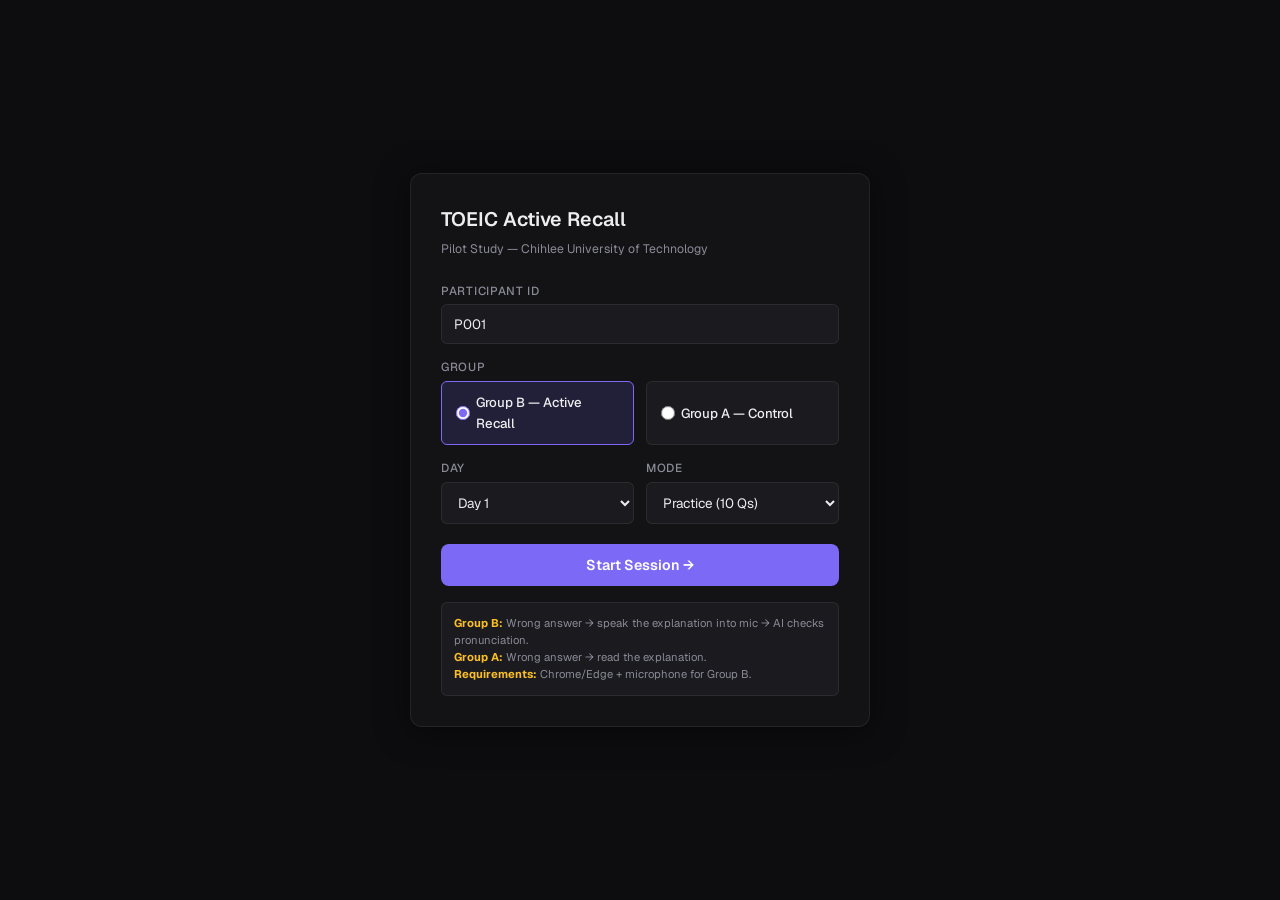
==== frontend/index.html @ 5236ddc2 "feat: TOEIC Active Recall Battle — Phase 1 (sentence) + Phase 2 (explanation), CSS pixel art monster" ====
<!DOCTYPE html>
<html lang="en">
<head>
<meta charset="UTF-8">
<meta name="viewport" content="width=device-width, initial-scale=1.0">
<title>TOEIC Active Recall — Pilot Study</title>
<link rel="preconnect" href="https://fonts.googleapis.com">
<link href="https://fonts.googleapis.com/css2?family=Geist+Mono:wght@300;400;500&family=Geist:wght@300;400;500;600&display=swap" rel="stylesheet">
<style>
*,*::before,*::after{box-sizing:border-box;margin:0;padding:0}
:root{--bg:#0d0d0f;--surface:#131316;--surface2:#1a1a1f;--border:rgba(255,255,255,0.07);--text:#ededf0;--textMuted:#8a8a96;--accent:#7c6af7;--accentDim:rgba(124,106,247,0.15);--accentHover:#9b8fff;--success:#4ade80;--successDim:rgba(74,222,128,0.12);--danger:#f87171;--dangerDim:rgba(248,113,113,0.12);--warning:#fbbf24;--radius:8px;--font:'Geist',sans-serif;--mono:'Geist Mono',monospace}
html{font-size:15px}
body{font-family:var(--font);background:var(--bg);color:var(--text);min-height:100vh;line-height:1.6;-webkit-font-smoothing:antialiased;display:flex;align-items:center;justify-content:center}
.card{background:var(--surface);border:1px solid var(--border);border-radius:12px;padding:2rem;max-width:460px;width:92%;box-shadow:0 4px 32px rgba(0,0,0,0.5)}
h1{font-size:1.3rem;font-weight:600;color:var(--text);margin-bottom:4px}
.sub{font-size:0.82rem;color:var(--textMuted);margin-bottom:1.5rem}
label{display:block;font-size:0.78rem;font-weight:500;color:var(--textMuted);text-transform:uppercase;letter-spacing:0.06em;margin-bottom:4px;margin-top:14px}
input,select{width:100%;padding:10px 12px;border-radius:6px;background:var(--surface2);color:var(--text);border:1px solid var(--border);font-family:var(--font);font-size:0.9rem}
input:focus,select:focus{outline:none;border-color:var(--accent)}
.row{display:flex;gap:12px}.row>*{flex:1}
.radio-group{display:flex;gap:12px;margin-top:4px}
.radio-group label{display:flex;align-items:center;gap:6px;font-size:0.88rem;color:var(--text);text-transform:none;letter-spacing:0;margin:0;cursor:pointer;padding:10px 14px;border-radius:6px;border:1px solid var(--border);background:var(--surface2);flex:1;transition:all 0.15s}
.radio-group label:hover{border-color:var(--accent)}
.radio-group input[type=radio]{accent-color:var(--accent);width:14px;height:14px}
.radio-group label:has(input:checked){border-color:var(--accent);background:var(--accentDim)}
.btn{display:block;width:100%;padding:12px;border-radius:8px;border:none;font-family:var(--font);font-size:0.95rem;font-weight:600;cursor:pointer;transition:all 0.15s;margin-top:20px}
.btnPrimary{background:var(--accent);color:#fff}
.btnPrimary:hover{background:var(--accentHover)}
.info{font-size:0.75rem;color:var(--textMuted);margin-top:16px;line-height:1.5;padding:12px;background:var(--surface2);border-radius:6px;border:1px solid var(--border)}
.info strong{color:var(--warning)}
</style>
</head>
<body>
<div class="card">
  <h1>TOEIC Active Recall</h1>
  <p class="sub">Pilot Study — Chihlee University of Technology</p>

  <label for="pid">Participant ID</label>
  <input type="text" id="pid" value="P001" maxlength="10" placeholder="e.g. P001">

  <label>Group</label>
  <div class="radio-group">
    <label><input type="radio" name="group" value="B" checked> Group B — Active Recall</label>
    <label><input type="radio" name="group" value="A"> Group A — Control</label>
  </div>

  <div class="row">
    <div><label for="day">Day</label>
      <select id="day">
        <option value="1">Day 1</option><option value="2">Day 2</option><option value="3">Day 3</option>
        <option value="4">Day 4</option><option value="5">Day 5</option><option value="6">Day 6</option>
        <option value="7">Day 7</option><option value="8">Day 8</option><option value="9">Day 9</option>
        <option value="10">Day 10</option><option value="11">Day 11</option><option value="12">Day 12</option>
      </select></div>
    <div><label for="mode">Mode</label>
      <select id="mode">
        <option value="practice">Practice (10 Qs)</option>
        <option value="pretest">Pre-test (30 Qs)</option>
        <option value="posttest">Post-test (30 Qs)</option>
      </select></div>
  </div>

  <button class="btn btnPrimary" onclick="start()">Start Session →</button>

  <div class="info">
    <strong>Group B:</strong> Wrong answer → speak the explanation into mic → AI checks pronunciation.<br>
    <strong>Group A:</strong> Wrong answer → read the explanation.<br>
    <strong>Requirements:</strong> Chrome/Edge + microphone for Group B.
  </div>
</div>

<script>
function start(){
  const pid = document.getElementById('pid').value.trim()||'P001';
  const group = document.querySelector('input[name="group"]:checked').value;
  const day = document.getElementById('day').value;
  const mode = document.getElementById('mode').value;
  if(mode==='pretest'||mode==='posttest'){
    window.location.href=`/static/test.html?pid=${pid}&group=${group}&day=${day}&mode=${mode}`;
  } else {
    window.location.href=`/static/game.html?pid=${pid}&group=${group}&day=${day}`;
  }
}
</script>
</body>
</html>
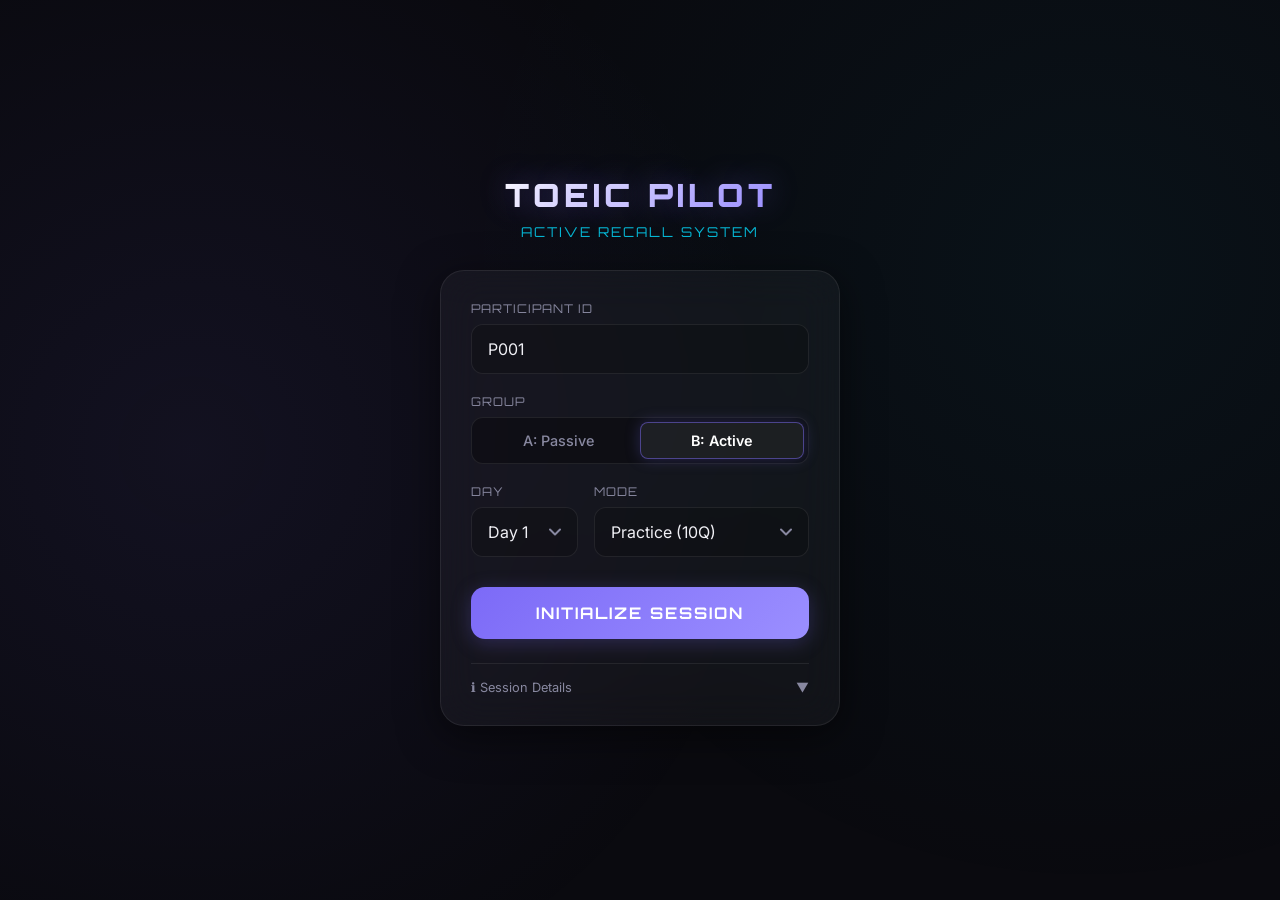
==== commit 7d77b70d: "feat: complete UI & Gameplay upgrade" ====
--- a/frontend/index.html
+++ b/frontend/index.html
@@ -2,85 +2,385 @@
 <html lang="en">
 <head>
 <meta charset="UTF-8">
-<meta name="viewport" content="width=device-width, initial-scale=1.0">
-<title>TOEIC Active Recall — Pilot Study</title>
+<meta name="viewport" content="width=device-width, initial-scale=1.0, maximum-scale=1.0, user-scalable=no, viewport-fit=cover">
+<title>TOEIC Pilot — Active Recall System</title>
 <link rel="preconnect" href="https://fonts.googleapis.com">
-<link href="https://fonts.googleapis.com/css2?family=Geist+Mono:wght@300;400;500&family=Geist:wght@300;400;500;600&display=swap" rel="stylesheet">
+<link href="https://fonts.googleapis.com/css2?family=Inter:wght@300;400;500;600;700&family=Orbitron:wght@500;700;900&display=swap" rel="stylesheet">
 <style>
-*,*::before,*::after{box-sizing:border-box;margin:0;padding:0}
-:root{--bg:#0d0d0f;--surface:#131316;--surface2:#1a1a1f;--border:rgba(255,255,255,0.07);--text:#ededf0;--textMuted:#8a8a96;--accent:#7c6af7;--accentDim:rgba(124,106,247,0.15);--accentHover:#9b8fff;--success:#4ade80;--successDim:rgba(74,222,128,0.12);--danger:#f87171;--dangerDim:rgba(248,113,113,0.12);--warning:#fbbf24;--radius:8px;--font:'Geist',sans-serif;--mono:'Geist Mono',monospace}
-html{font-size:15px}
-body{font-family:var(--font);background:var(--bg);color:var(--text);min-height:100vh;line-height:1.6;-webkit-font-smoothing:antialiased;display:flex;align-items:center;justify-content:center}
-.card{background:var(--surface);border:1px solid var(--border);border-radius:12px;padding:2rem;max-width:460px;width:92%;box-shadow:0 4px 32px rgba(0,0,0,0.5)}
-h1{font-size:1.3rem;font-weight:600;color:var(--text);margin-bottom:4px}
-.sub{font-size:0.82rem;color:var(--textMuted);margin-bottom:1.5rem}
-label{display:block;font-size:0.78rem;font-weight:500;color:var(--textMuted);text-transform:uppercase;letter-spacing:0.06em;margin-bottom:4px;margin-top:14px}
-input,select{width:100%;padding:10px 12px;border-radius:6px;background:var(--surface2);color:var(--text);border:1px solid var(--border);font-family:var(--font);font-size:0.9rem}
-input:focus,select:focus{outline:none;border-color:var(--accent)}
-.row{display:flex;gap:12px}.row>*{flex:1}
-.radio-group{display:flex;gap:12px;margin-top:4px}
-.radio-group label{display:flex;align-items:center;gap:6px;font-size:0.88rem;color:var(--text);text-transform:none;letter-spacing:0;margin:0;cursor:pointer;padding:10px 14px;border-radius:6px;border:1px solid var(--border);background:var(--surface2);flex:1;transition:all 0.15s}
-.radio-group label:hover{border-color:var(--accent)}
-.radio-group input[type=radio]{accent-color:var(--accent);width:14px;height:14px}
-.radio-group label:has(input:checked){border-color:var(--accent);background:var(--accentDim)}
-.btn{display:block;width:100%;padding:12px;border-radius:8px;border:none;font-family:var(--font);font-size:0.95rem;font-weight:600;cursor:pointer;transition:all 0.15s;margin-top:20px}
-.btnPrimary{background:var(--accent);color:#fff}
-.btnPrimary:hover{background:var(--accentHover)}
-.info{font-size:0.75rem;color:var(--textMuted);margin-top:16px;line-height:1.5;padding:12px;background:var(--surface2);border-radius:6px;border:1px solid var(--border)}
-.info strong{color:var(--warning)}
+:root {
+  --bg: #0a0a0f;
+  --bg2: #111118;
+  --glass: rgba(255,255,255,0.04);
+  --glass-hover: rgba(255,255,255,0.07);
+  --border: rgba(255,255,255,0.08);
+  --border-focus: rgba(124,106,247,0.5);
+  
+  --accent: #7c6af7;
+  --accent-glow: rgba(124,106,247,0.25);
+  --success: #22c55e;
+  --warning: #f59e0b;
+  --danger: #ef4444;
+  --info: #06b6d4;
+  
+  --text: #f0f0f5;
+  --text2: #8888a0;
+  
+  --font: 'Inter', system-ui, sans-serif;
+  --font-d: 'Orbitron', monospace;
+  
+  --ease: cubic-bezier(0.4, 0, 0.2, 1);
+}
+
+*,*::before,*::after { box-sizing: border-box; margin: 0; padding: 0; }
+body {
+  min-height: 100vh; min-height: 100dvh;
+  background: var(--bg);
+  font-family: var(--font);
+  color: var(--text);
+  display: flex; flex-direction: column;
+  align-items: center; justify-content: center;
+  padding: 20px;
+  overflow-x: hidden;
+}
+
+/* Background Effects */
+body::before {
+  content: ''; position: fixed; inset: 0; z-index: -2;
+  background: 
+    radial-gradient(circle at 15% 50%, rgba(124,106,247,0.08) 0%, transparent 50%),
+    radial-gradient(circle at 85% 30%, rgba(6,182,212,0.05) 0%, transparent 50%);
+  animation: bgPulse 15s ease-in-out infinite alternate;
+}
+@keyframes bgPulse {
+  0% { transform: scale(1); }
+  100% { transform: scale(1.1); }
+}
+
+.particles {
+  position: fixed; inset: 0; z-index: -1; pointer-events: none;
+}
+.particle {
+  position: absolute;
+  width: 2px; height: 2px;
+  background: var(--accent);
+  border-radius: 50%;
+  box-shadow: 0 0 10px var(--accent-glow);
+  animation: floatUp linear infinite;
+  opacity: 0;
+}
+@keyframes floatUp {
+  0% { transform: translateY(100vh); opacity: 0; }
+  10% { opacity: 0.5; }
+  90% { opacity: 0.5; }
+  100% { transform: translateY(-100px); opacity: 0; }
+}
+
+/* Branding */
+.brand { text-align: center; margin-bottom: 30px; animation: slideDown 0.6s var(--ease) forwards; opacity: 0; transform: translateY(-20px); }
+.brand h1 {
+  font-family: var(--font-d);
+  font-size: 2rem; font-weight: 900;
+  letter-spacing: 4px;
+  background: linear-gradient(135deg, #fff, #9b8fff);
+  -webkit-background-clip: text;
+  -webkit-text-fill-color: transparent;
+  text-shadow: 0 0 30px rgba(124,106,247,0.4);
+  margin-bottom: 8px;
+}
+.brand p { color: var(--info); font-size: 0.85rem; letter-spacing: 2px; text-transform: uppercase; font-family: var(--font-d); }
+
+/* Main Card */
+.card {
+  width: 100%; max-width: 400px;
+  background: var(--glass);
+  backdrop-filter: blur(20px); -webkit-backdrop-filter: blur(20px);
+  border: 1px solid var(--border);
+  border-radius: 24px;
+  padding: 30px;
+  box-shadow: 0 10px 40px rgba(0,0,0,0.5);
+  animation: slideUp 0.6s var(--ease) 0.1s forwards;
+  opacity: 0; transform: translateY(20px);
+}
+
+@keyframes slideDown { to { opacity: 1; transform: translateY(0); } }
+@keyframes slideUp { to { opacity: 1; transform: translateY(0); } }
+
+/* Form Elements */
+.form-group { margin-bottom: 20px; }
+.form-group label {
+  display: block; font-size: 0.75rem; color: var(--text2);
+  margin-bottom: 8px; text-transform: uppercase; letter-spacing: 1px;
+  font-family: var(--font-d);
+}
+
+.input-text, .select-css {
+  width: 100%; padding: 14px 16px;
+  background: rgba(0,0,0,0.2);
+  border: 1px solid var(--border);
+  border-radius: 12px;
+  color: var(--text); font-family: var(--font); font-size: 1rem;
+  transition: all 0.3s var(--ease);
+  outline: none;
+}
+.input-text:focus, .select-css:focus {
+  border-color: var(--border-focus);
+  box-shadow: 0 0 15px var(--accent-glow);
+  background: rgba(0,0,0,0.4);
+}
+.select-css { appearance: none; cursor: pointer; background-image: url('data:image/svg+xml;charset=US-ASCII,<svg width="12" height="8" viewBox="0 0 12 8" fill="none" xmlns="http://www.w3.org/2000/svg"><path d="M1 1.5L6 6.5L11 1.5" stroke="%238888a0" stroke-width="2" stroke-linecap="round" stroke-linejoin="round"/></svg>'); background-repeat: no-repeat; background-position: right 16px center; padding-right: 40px; }
+.select-css option { background: var(--bg2); color: var(--text); }
+
+/* Toggle Switch */
+.toggle-group {
+  display: flex; background: rgba(0,0,0,0.3);
+  border: 1px solid var(--border); border-radius: 12px;
+  padding: 4px; position: relative;
+}
+.toggle-btn {
+  flex: 1; text-align: center; padding: 10px;
+  color: var(--text2); font-size: 0.9rem; font-weight: 500;
+  cursor: pointer; position: relative; z-index: 1;
+  transition: color 0.3s var(--ease);
+}
+.toggle-btn.active { color: #fff; font-weight: 600; }
+.toggle-slider {
+  position: absolute; top: 4px; bottom: 4px; width: calc(50% - 4px);
+  background: var(--glass-hover);
+  border-radius: 8px; border: 1px solid var(--border-focus);
+  transition: transform 0.3s var(--ease);
+  box-shadow: 0 0 15px var(--accent-glow);
+}
+#groupToggle[data-active="B"] .toggle-slider { transform: translateX(100%); }
+
+/* Start Button */
+.btn-start {
+  width: 100%; padding: 16px; margin-top: 10px;
+  background: linear-gradient(135deg, var(--accent), #9b8fff);
+  border: none; border-radius: 14px;
+  color: #fff; font-family: var(--font-d); font-size: 1rem;
+  font-weight: 700; letter-spacing: 2px;
+  cursor: pointer; position: relative; overflow: hidden;
+  transition: all 0.3s var(--ease);
+  box-shadow: 0 4px 20px var(--accent-glow);
+}
+.btn-start::after {
+  content: ''; position: absolute; top: 0; left: -100%; width: 50%; height: 100%;
+  background: linear-gradient(90deg, transparent, rgba(255,255,255,0.3), transparent);
+  animation: shimmerBtn 3s infinite;
+}
+@keyframes shimmerBtn { 100% { left: 200%; } }
+.btn-start:hover { transform: translateY(-2px); box-shadow: 0 8px 25px rgba(124,106,247,0.4); }
+.btn-start:active { transform: translateY(1px); }
+
+/* Quick Resume */
+.resume-btn {
+  width: 100%; padding: 12px; margin-bottom: 20px;
+  background: rgba(34,197,94,0.1);
+  border: 1px solid rgba(34,197,94,0.3);
+  border-radius: 12px;
+  color: var(--success); font-family: var(--font-d); font-size: 0.8rem;
+  letter-spacing: 1px; cursor: pointer;
+  transition: all 0.2s; display: none;
+  animation: slideDown 0.4s var(--ease);
+}
+.resume-btn:hover { background: rgba(34,197,94,0.2); box-shadow: 0 0 15px rgba(34,197,94,0.2); }
+
+/* Info Accordion */
+.info-wrap { margin-top: 24px; border-top: 1px solid var(--border); padding-top: 16px; }
+.info-toggle {
+  display: flex; align-items: center; justify-content: space-between;
+  color: var(--text2); font-size: 0.8rem; cursor: pointer;
+  user-select: none; transition: color 0.2s;
+}
+.info-toggle:hover { color: var(--text); }
+.info-content {
+  overflow: hidden; height: 0; transition: height 0.4s var(--ease);
+  font-size: 0.8rem; color: var(--text2); line-height: 1.6;
+}
+.info-content.open { height: 120px; }
+.info-box { padding: 12px; background: rgba(0,0,0,0.2); border-radius: 8px; margin-top: 10px; }
+.info-box b { color: var(--info); }
+.info-box span { color: var(--danger); }
+
+/* Browser Warning */
+.browser-warn {
+  display: none; width: 100%; max-width: 400px;
+  margin-top: 20px; padding: 12px;
+  background: rgba(245,158,11,0.1); border: 1px solid rgba(245,158,11,0.3);
+  border-radius: 12px; color: var(--warning);
+  font-size: 0.8rem; text-align: center;
+}
+
 </style>
 </head>
 <body>
+
+<div class="particles" id="particles"></div>
+
+<div class="brand">
+  <h1>TOEIC PILOT</h1>
+  <p>Active Recall System</p>
+</div>
+
 <div class="card">
-  <h1>TOEIC Active Recall</h1>
-  <p class="sub">Pilot Study — Chihlee University of Technology</p>
-
-  <label for="pid">Participant ID</label>
-  <input type="text" id="pid" value="P001" maxlength="10" placeholder="e.g. P001">
-
-  <label>Group</label>
-  <div class="radio-group">
-    <label><input type="radio" name="group" value="B" checked> Group B — Active Recall</label>
-    <label><input type="radio" name="group" value="A"> Group A — Control</label>
-  </div>
-
-  <div class="row">
-    <div><label for="day">Day</label>
-      <select id="day">
-        <option value="1">Day 1</option><option value="2">Day 2</option><option value="3">Day 3</option>
-        <option value="4">Day 4</option><option value="5">Day 5</option><option value="6">Day 6</option>
-        <option value="7">Day 7</option><option value="8">Day 8</option><option value="9">Day 9</option>
-        <option value="10">Day 10</option><option value="11">Day 11</option><option value="12">Day 12</option>
-      </select></div>
-    <div><label for="mode">Mode</label>
-      <select id="mode">
-        <option value="practice">Practice (10 Qs)</option>
-        <option value="pretest">Pre-test (30 Qs)</option>
-        <option value="posttest">Post-test (30 Qs)</option>
-      </select></div>
-  </div>
-
-  <button class="btn btnPrimary" onclick="start()">Start Session →</button>
-
-  <div class="info">
-    <strong>Group B:</strong> Wrong answer → speak the explanation into mic → AI checks pronunciation.<br>
-    <strong>Group A:</strong> Wrong answer → read the explanation.<br>
-    <strong>Requirements:</strong> Chrome/Edge + microphone for Group B.
+  <button id="resumeBtn" class="resume-btn" onclick="resumeSession()">CONTINUE DAY X ➔</button>
+
+  <form id="setupForm" onsubmit="handleStart(event)">
+    <div class="form-group">
+      <label>Participant ID</label>
+      <input type="text" id="pid" class="input-text" value="P001" required autocomplete="off">
+    </div>
+
+    <div class="form-group">
+      <label>Group</label>
+      <div class="toggle-group" id="groupToggle" data-active="B">
+        <div class="toggle-slider"></div>
+        <div class="toggle-btn" onclick="setGroup('A')">A: Passive</div>
+        <div class="toggle-btn active" onclick="setGroup('B')">B: Active</div>
+      </div>
+    </div>
+
+    <div style="display:flex; gap:16px;">
+      <div class="form-group" style="flex:1;">
+        <label>Day</label>
+        <select id="day" class="select-css">
+          <option value="1">Day 1</option>
+          <option value="2">Day 2</option>
+          <option value="3">Day 3</option>
+          <option value="4">Day 4</option>
+          <option value="5">Day 5</option>
+          <option value="6">Day 6</option>
+          <option value="7">Day 7</option>
+          <option value="8">Day 8</option>
+          <option value="9">Day 9</option>
+          <option value="10">Day 10</option>
+          <option value="11">Day 11</option>
+          <option value="12">Day 12</option>
+        </select>
+      </div>
+      <div class="form-group" style="flex:2;">
+        <label>Mode</label>
+        <select id="mode" class="select-css" onchange="updatePreview()">
+          <option value="practice">Practice (10Q)</option>
+          <option value="pretest">Pre-test (30Q)</option>
+          <option value="posttest">Post-test (30Q)</option>
+        </select>
+      </div>
+    </div>
+
+    <button type="submit" class="btn-start" id="startBtn">INITIALIZE SESSION</button>
+  </form>
+
+  <div class="info-wrap">
+    <div class="info-toggle" onclick="toggleInfo()">
+      <span>ℹ️ Session Details</span>
+      <span id="infoArrow">▼</span>
+    </div>
+    <div class="info-content" id="infoContent">
+      <div class="info-box" id="infoText">
+        <b>Group B (Active):</b> You will use your voice to complete sentences. Requires microphone access.<br><br>
+        10 Grammar questions per day. Read the instructions carefully.
+      </div>
+    </div>
   </div>
 </div>
 
+<div class="browser-warn" id="browserWarn">
+  ⚠️ For the best voice recognition experience, please use <b>Google Chrome</b> or <b>Microsoft Edge</b>.
+</div>
+
 <script>
-function start(){
-  const pid = document.getElementById('pid').value.trim()||'P001';
-  const group = document.querySelector('input[name="group"]:checked').value;
+// Particles
+const pContainer = document.getElementById('particles');
+for(let i=0; i<30; i++) {
+  const p = document.createElement('div');
+  p.className = 'particle';
+  p.style.left = Math.random() * 100 + 'vw';
+  p.style.animationDuration = (Math.random() * 5 + 5) + 's';
+  p.style.animationDelay = (Math.random() * 5) + 's';
+  pContainer.appendChild(p);
+}
+
+// Browser Check
+const isChrome = /Chrome/.test(navigator.userAgent) && /Google Inc/.test(navigator.vendor);
+const isEdge = /Edg/.test(navigator.userAgent);
+if (!isChrome && !isEdge) {
+  document.getElementById('browserWarn').style.display = 'block';
+}
+
+// Quick Resume
+let lastSession = null;
+try {
+  const data = localStorage.getItem('toeic_last_session');
+  if (data) {
+    lastSession = JSON.parse(data);
+    // Only show resume if it's been less than 24h
+    if (Date.now() - lastSession.timestamp < 86400000 && lastSession.day <= 12) {
+      const btn = document.getElementById('resumeBtn');
+      btn.textContent = `CONTINUE DAY ${lastSession.day} ➔`;
+      btn.style.display = 'block';
+      
+      // Pre-fill form
+      document.getElementById('pid').value = lastSession.pid;
+      setGroup(lastSession.group);
+      document.getElementById('day').value = lastSession.day;
+    }
+  }
+} catch(e) {}
+
+function resumeSession() {
+  if (lastSession) {
+    const url = `/static/game.html?pid=${lastSession.pid}&group=${lastSession.group}&day=${lastSession.day}`;
+    window.location.href = url;
+  }
+}
+
+// Form Logic
+let currentGroup = 'B';
+function setGroup(val) {
+  currentGroup = val;
+  const toggle = document.getElementById('groupToggle');
+  toggle.setAttribute('data-active', val);
+  const btns = toggle.querySelectorAll('.toggle-btn');
+  btns[0].classList.toggle('active', val === 'A');
+  btns[1].classList.toggle('active', val === 'B');
+  updatePreview();
+}
+
+function updatePreview() {
+  const mode = document.getElementById('mode').value;
+  const text = document.getElementById('infoText');
+  if (mode === 'practice') {
+    text.innerHTML = currentGroup === 'B' 
+      ? "<b>Group B (Active):</b> Voice-based battle system. Complete 10 questions to defeat the boss."
+      : "<span>Group A (Passive):</span> Standard multiple choice format. 10 questions with detailed explanations.";
+  } else {
+    text.innerHTML = `<b>${mode === 'pretest' ? 'Pre-test' : 'Post-test'} (30Q):</b> Standard assessment mode. Answer all 30 questions sequentially. No voice required.`;
+  }
+}
+
+function toggleInfo() {
+  const content = document.getElementById('infoContent');
+  const arrow = document.getElementById('infoArrow');
+  const isOpen = content.classList.contains('open');
+  content.classList.toggle('open', !isOpen);
+  arrow.textContent = isOpen ? '▼' : '▲';
+}
+
+function handleStart(e) {
+  e.preventDefault();
+  const pid = document.getElementById('pid').value.trim() || 'P001';
   const day = document.getElementById('day').value;
   const mode = document.getElementById('mode').value;
-  if(mode==='pretest'||mode==='posttest'){
-    window.location.href=`/static/test.html?pid=${pid}&group=${group}&day=${day}&mode=${mode}`;
+  
+  if (mode === 'practice') {
+    window.location.href = `/static/game.html?pid=${pid}&group=${currentGroup}&day=${day}`;
   } else {
-    window.location.href=`/static/game.html?pid=${pid}&group=${group}&day=${day}`;
+    window.location.href = `/static/test.html?pid=${pid}&group=${currentGroup}&day=${day}&mode=${mode}`;
   }
 }
+
+updatePreview();
 </script>
 </body>
 </html>
